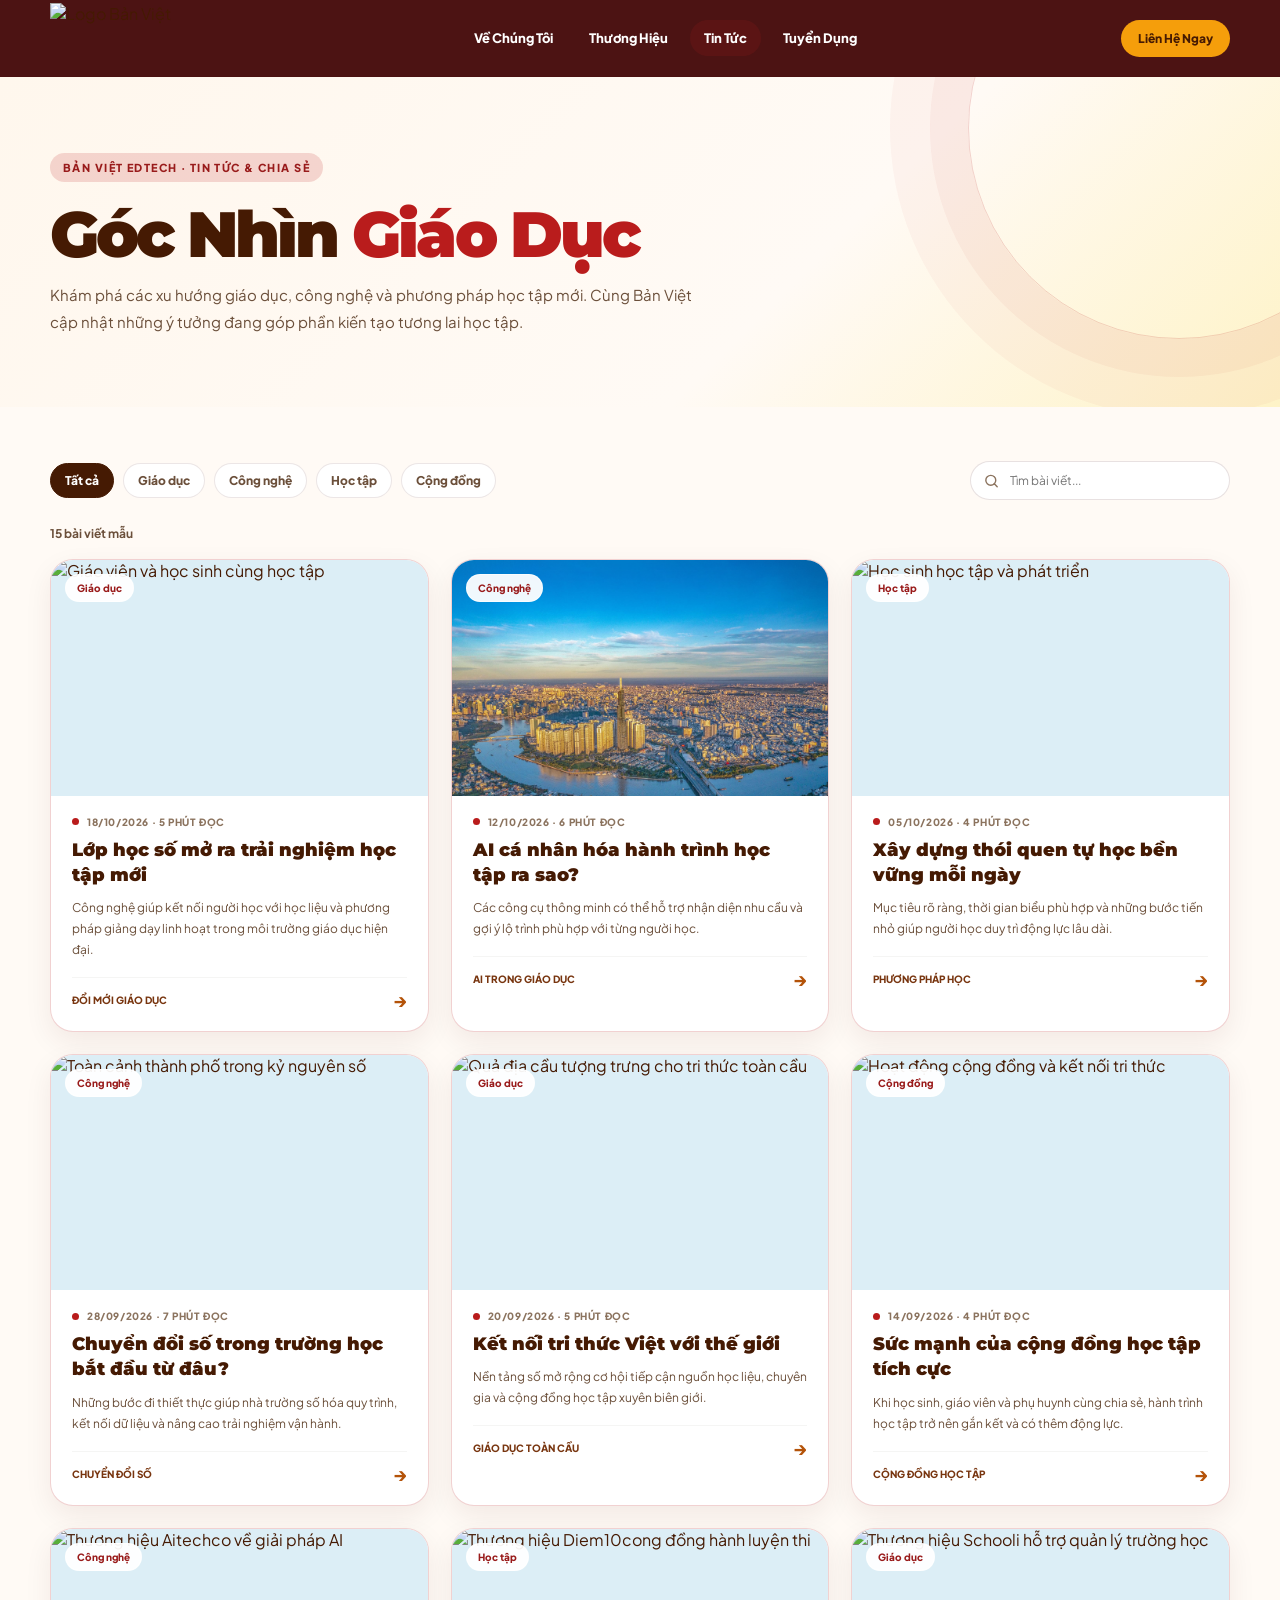
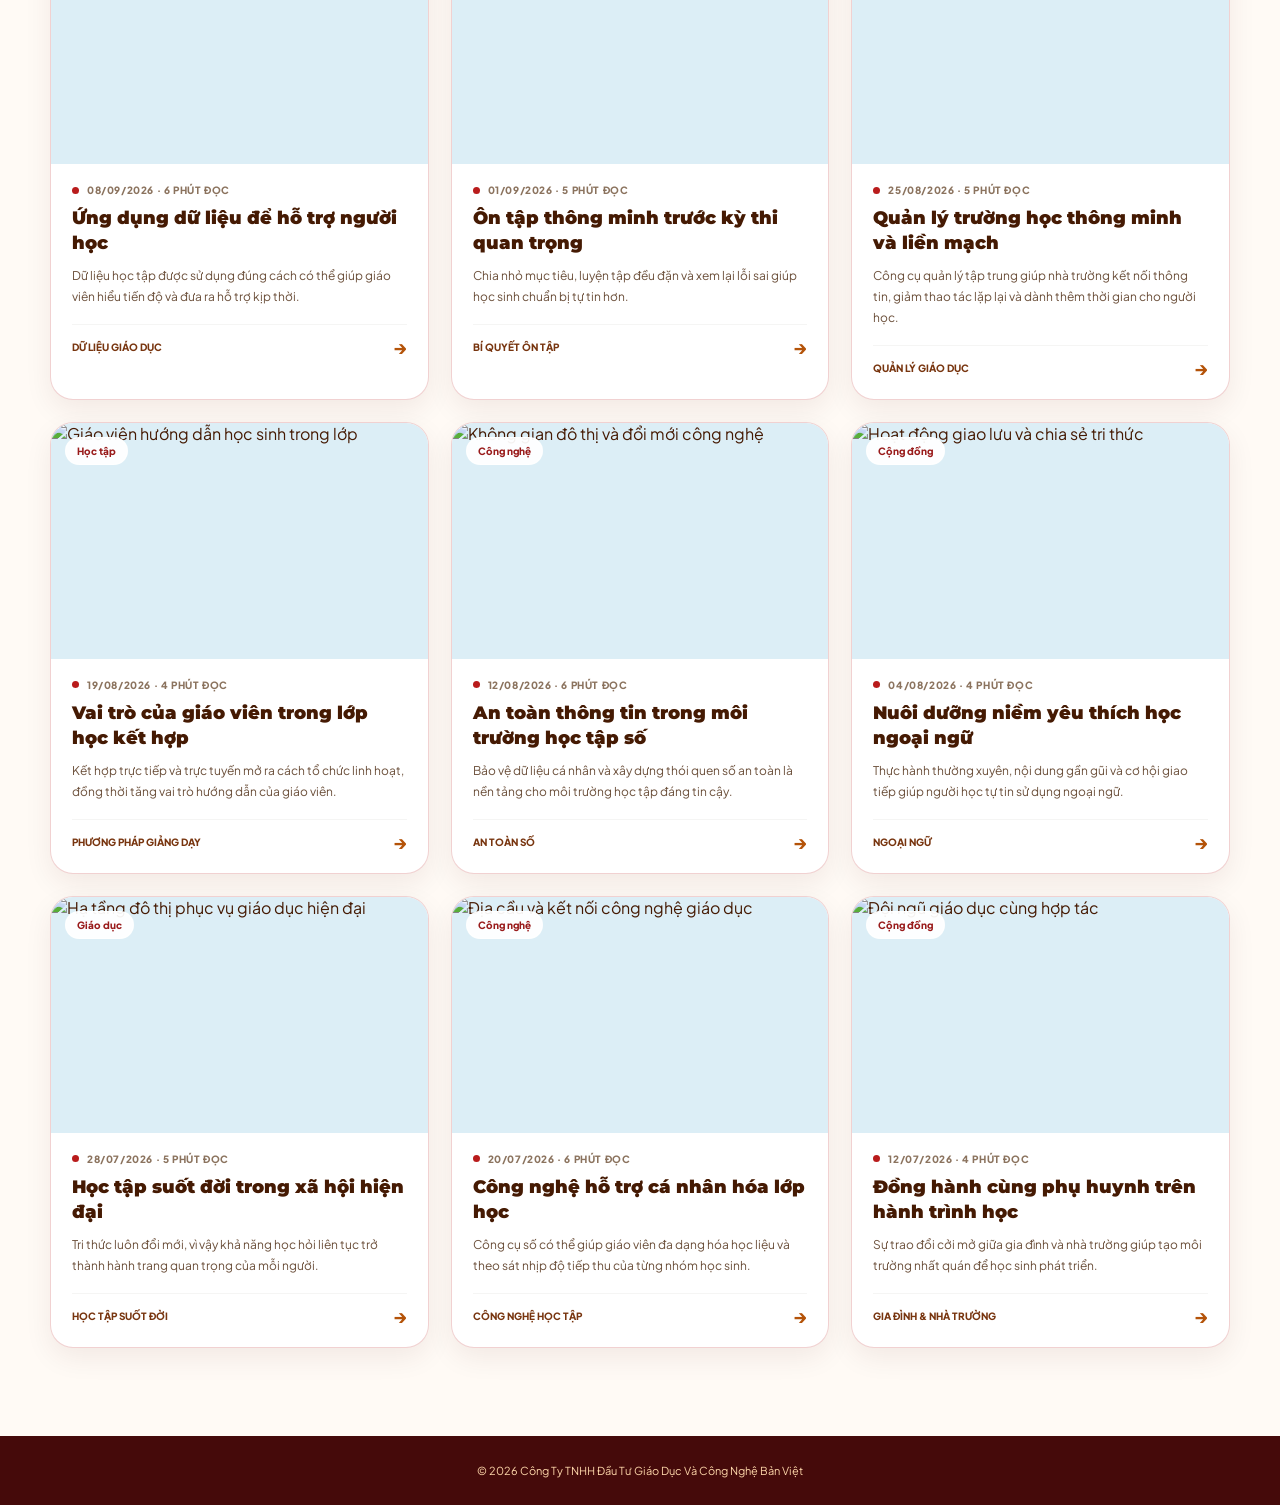
==== tin-tuc_v2.html @ 18ec1d07 "first commit" ====
<!DOCTYPE html>
<html lang="vi">
<head>
    <meta charset="UTF-8">
    <meta name="viewport" content="width=device-width, initial-scale=1.0">
    <meta name="theme-color" content="#fff7ed">
    <title>Tin Tức & Chia Sẻ | Bản Việt EdTech</title>
    <link rel="preconnect" href="https://fonts.googleapis.com">
    <link rel="preconnect" href="https://fonts.gstatic.com" crossorigin>
    <link href="https://fonts.googleapis.com/css2?family=Montserrat:wght@500;600;700;800;900&family=Plus+Jakarta+Sans:wght@400;500;600;700;800&display=swap" rel="stylesheet">
    <style>
        :root {
            font-family: "Plus Jakarta Sans", sans-serif;
            color: #451a03;
            background: #fffaf5;
            font-synthesis: none;
            text-rendering: optimizeLegibility;
        }

        * {
            box-sizing: border-box;
        }

        body {
            min-width: 320px;
            min-height: 100vh;
            margin: 0;
            background: #fffaf5;
        }

        a {
            color: inherit;
            text-decoration: none;
        }

        button,
        input {
            font: inherit;
        }

        .site-header {
            position: sticky;
            top: 0;
            z-index: 10;
            border-bottom: 1px solid rgba(69, 10, 10, 0.08);
            background: rgba(69, 10, 10, 0.96);
            backdrop-filter: blur(18px);
            transition: width 220ms ease, top 220ms ease, border-radius 220ms ease, background 220ms ease, box-shadow 220ms ease, border-color 220ms ease;
        }

        .site-header.is-scrolled,
        .site-header.is-open {
            width: min(1180px, calc(100% - 32px));
            margin-right: auto;
            margin-left: auto;
            border: 1px solid rgba(255, 255, 255, 0.14);
            border-radius: 20px;
            background: rgba(69, 10, 10, 0.96);
            box-shadow: 0 14px 38px rgba(69, 10, 10, 0.24);
            backdrop-filter: blur(18px);
        }

        .site-header.is-scrolled {
            top: 12px;
        }

        .site-header.is-scrolled .header-inner,
        .site-header.is-open .header-inner {
            width: calc(100% - 32px);
            min-height: 62px;
        }

        .header-inner,
        .content-width {
            width: min(1180px, calc(100% - 40px));
            margin: 0 auto;
        }

        .header-inner {
            min-height: 76px;
            display: flex;
            align-items: center;
            justify-content: space-between;
            gap: 24px;
        }

        .brand-logo img {
            display: block;
            width: 160px;
            height: 70px;
            object-fit: contain;
        }

        .site-header.is-scrolled .brand-logo,
        .site-header.is-open .brand-logo {
            padding: 4px 10px;
            border-radius: 13px;
            /* background: rgba(255, 255, 255, 0.94); */
        }

        .desktop-nav {
            display: flex;
            align-items: center;
            gap: 8px;
            font-size: 13px;
            font-weight: 800;
        }

        .desktop-nav a {
            padding: 10px 14px;
            border-radius: 999px;
            transition: background 160ms ease;
            color:#fff;
        }

        .desktop-nav a:hover,
        .desktop-nav a[aria-current="page"] {
            background: rgba(185, 28, 28, 0.14);
        }

        .site-header.is-scrolled .desktop-nav a,
        .site-header.is-open .desktop-nav a {
            color: #fff;
        }

        .site-header.is-scrolled .desktop-nav a:hover,
        .site-header.is-scrolled .desktop-nav a[aria-current="page"],
        .site-header.is-open .desktop-nav a:hover,
        .site-header.is-open .desktop-nav a[aria-current="page"] {
            background: rgba(245, 158, 11, 0.22);
            color: #fde68a;
        }

        .contact-link {
            padding: 11px 17px;
            border-radius: 999px;
            background: #f59e0b;
            font-size: 12px;
            font-weight: 900;
            white-space: nowrap;
            transition: transform 160ms ease, background 160ms ease;
        }

        .contact-link:hover {
            transform: translateY(-2px);
            background: #d97706;
        }

        .menu-toggle {
            display: none;
            width: 42px;
            height: 42px;
            border: 1px solid rgba(69, 10, 10, 0.12);
            border-radius: 13px;
            background: #fff;
            color: #451a03;
        }

        .menu-toggle svg {
            width: 22px;
            height: 22px;
            fill: none;
            stroke: currentColor;
            stroke-linecap: round;
            stroke-width: 2;
        }

        .site-header.is-scrolled .menu-toggle,
        .site-header.is-open .menu-toggle {
            border-color: rgba(255, 255, 255, 0.28);
            background: rgba(255, 255, 255, 0.08);
            color: #fff;
        }

        .mobile-menu {
            display: none;
            padding: 8px 20px 18px;
            border-top: 1px solid rgba(69, 10, 10, 0.08);
            background: #fff;
        }

        .mobile-menu.is-open {
            display: grid;
            gap: 5px;
        }

        .mobile-menu a {
            padding: 11px 12px;
            border-radius: 12px;
            font-size: 14px;
            font-weight: 700;
        }

        .mobile-menu a:hover {
            background: #fff7ed;
        }

        .page-hero {
            position: relative;
            isolation: isolate;
            overflow: hidden;
            padding: 76px 0 72px;
            background: linear-gradient(135deg, #fff7ed, #fffaf5 62%, #fef3c7);
        }

        .page-hero::after {
            position: absolute;
            top: -160px;
            right: -110px;
            z-index: -1;
            width: 420px;
            height: 420px;
            border: 1px solid rgba(185, 28, 28, 0.18);
            border-radius: 50%;
            box-shadow: 0 0 0 38px rgba(185, 28, 28, 0.045), 0 0 0 78px rgba(185, 28, 28, 0.035);
            content: "";
        }

        .eyebrow {
            display: inline-flex;
            align-items: center;
            gap: 8px;
            padding: 8px 13px;
            border-radius: 999px;
            background: rgba(185, 28, 28, 0.16);
            color: #991b1b;
            font-size: 11px;
            font-weight: 900;
            letter-spacing: 0.13em;
            text-transform: uppercase;
        }

        h1,
        h2,
        h3 {
            font-family: Montserrat, sans-serif;
        }

        .page-hero h1 {
            max-width: 760px;
            margin: 18px 0 12px;
            color: #451a03;
            font-size: clamp(38px, 6vw, 64px);
            font-weight: 900;
            letter-spacing: -0.05em;
            line-height: 1.08;
        }

        .page-hero h1 span {
            color: #b91c1c;
        }

        .page-hero p {
            max-width: 670px;
            margin: 0;
            color: #6b4f3a;
            font-size: 15px;
            line-height: 1.8;
        }

        .news-section {
            padding: 54px 0 88px;
        }

        .news-toolbar {
            display: flex;
            align-items: center;
            justify-content: space-between;
            gap: 18px;
            margin-bottom: 26px;
        }

        .filters {
            display: flex;
            flex-wrap: wrap;
            gap: 9px;
        }

        .filter-button {
            padding: 9px 14px;
            border: 1px solid rgba(69, 10, 10, 0.1);
            border-radius: 999px;
            background: #fff;
            color: #6b4f3a;
            font-size: 12px;
            font-weight: 800;
            cursor: pointer;
            transition: color 160ms ease, background 160ms ease, border-color 160ms ease;
        }

        .filter-button:hover,
        .filter-button.is-active {
            border-color: #451a03;
            background: #451a03;
            color: #fff;
        }

        .search {
            width: min(260px, 100%);
            position: relative;
            flex: 0 0 auto;
        }

        .search svg {
            position: absolute;
            top: 50%;
            left: 13px;
            width: 17px;
            height: 17px;
            fill: none;
            stroke: #8b735e;
            stroke-linecap: round;
            stroke-width: 2;
            transform: translateY(-50%);
            pointer-events: none;
        }

        .search input {
            width: 100%;
            padding: 11px 14px 11px 39px;
            border: 1px solid rgba(69, 10, 10, 0.12);
            border-radius: 999px;
            outline: none;
            background: #fff;
            color: #451a03;
            font-size: 12px;
        }

        .search input:focus {
            border-color: #b91c1c;
            box-shadow: 0 0 0 3px rgba(185, 28, 28, 0.15);
        }

        .result-count {
            margin: 0 0 18px;
            color: #6b4f3a;
            font-size: 12px;
            font-weight: 700;
        }

        .article-grid {
            display: grid;
            grid-template-columns: repeat(3, minmax(0, 1fr));
            gap: 22px;
        }

        .article-card {
            min-width: 0;
            overflow: hidden;
            border: 1px solid rgba(185, 28, 28, 0.2);
            border-radius: 23px;
            background: #fff;
            box-shadow: 0 10px 28px rgba(69, 10, 10, 0.07);
            transition: transform 220ms ease, box-shadow 220ms ease, border-color 220ms ease;
        }

        .article-card:hover {
            transform: translateY(-5px);
            border-color: rgba(185, 28, 28, 0.62);
            box-shadow: 0 20px 42px rgba(69, 10, 10, 0.13);
        }

        .article-card[hidden] {
            display: none;
        }

        .article-image {
            position: relative;
            aspect-ratio: 16 / 10;
            overflow: hidden;
            background: #dceef6;
        }

        .article-image img {
            width: 100%;
            height: 100%;
            display: block;
            object-fit: cover;
            transition: transform 400ms ease;
        }

        .article-card:hover .article-image img {
            transform: scale(1.045);
        }

        .article-category {
            position: absolute;
            top: 14px;
            left: 14px;
            padding: 7px 11px;
            border: 1px solid rgba(255, 255, 255, 0.65);
            border-radius: 999px;
            background: rgba(255, 255, 255, 0.94);
            color: #991b1b;
            font-size: 10px;
            font-weight: 900;
        }

        .article-content {
            padding: 20px 21px 22px;
        }

        .article-meta {
            display: flex;
            align-items: center;
            gap: 8px;
            margin-bottom: 10px;
            color: #8b735e;
            font-size: 10px;
            font-weight: 800;
            letter-spacing: 0.06em;
            text-transform: uppercase;
        }

        .article-meta::before {
            width: 7px;
            height: 7px;
            flex: 0 0 7px;
            border-radius: 50%;
            background: #b91c1c;
            content: "";
        }

        .article-card h2 {
            margin: 0 0 9px;
            color: #451a03;
            font-size: 18px;
            font-weight: 900;
            line-height: 1.4;
        }

        .article-card p {
            margin: 0;
            color: #6b4f3a;
            font-size: 12px;
            line-height: 1.75;
        }

        .article-footer {
            display: flex;
            align-items: center;
            justify-content: space-between;
            gap: 12px;
            margin-top: 17px;
            padding-top: 13px;
            border-top: 1px solid #f5f5f4;
            color: #78350f;
            font-size: 10px;
            font-weight: 800;
        }

        .article-arrow {
            color: #b45309;
            font-size: 18px;
            line-height: 1;
        }

        .empty-state {
            display: none;
            padding: 48px 20px;
            border: 1px dashed rgba(69, 10, 10, 0.2);
            border-radius: 20px;
            color: #6b4f3a;
            text-align: center;
        }

        .empty-state.is-visible {
            display: block;
        }

        .site-footer {
            padding: 28px 0;
            background: #450a0a;
            color: #fed7aa;
            text-align: center;
            font-size: 11px;
        }

        @media (max-width: 900px) {
            .article-grid {
                grid-template-columns: repeat(2, minmax(0, 1fr));
            }
        }

        @media (max-width: 680px) {
            .header-inner,
            .content-width {
                width: min(100% - 30px, 1180px);
            }

            .header-inner {
                min-height: 68px;
                gap: 10px;
            }

            .brand-logo img {
                width: 112px;
                height: 42px;
            }

            .desktop-nav {
                display: none;
            }

            .menu-toggle {
                display: grid;
                place-items: center;
            }

            .page-hero {
                padding: 54px 0 48px;
            }

            .page-hero p {
                font-size: 13px;
            }

            .news-section {
                padding: 34px 0 64px;
            }

            .news-toolbar {
                align-items: stretch;
                flex-direction: column;
            }

            .search {
                width: 100%;
            }

            .article-grid {
                grid-template-columns: 1fr;
                gap: 16px;
            }

            .article-card {
                display: grid;
                grid-template-columns: 38% 1fr;
                border-radius: 18px;
            }

            .article-image {
                min-height: 100%;
                aspect-ratio: auto;
            }

            .article-category {
                top: 9px;
                left: 9px;
                padding: 6px 8px;
                font-size: 9px;
            }

            .article-content {
                padding: 14px;
            }

            .article-card h2 {
                font-size: 14px;
            }

            .article-card p {
                display: -webkit-box;
                overflow: hidden;
                -webkit-box-orient: vertical;
                -webkit-line-clamp: 3;
            }

            .article-footer {
                margin-top: 11px;
                padding-top: 10px;
            }
        }

        @media (max-width: 420px) {
            .contact-link {
                padding: 10px 12px;
                font-size: 10px;
            }

            .article-card {
                grid-template-columns: 1fr;
            }

            .article-image {
                aspect-ratio: 16 / 9;
            }
        }
    </style>
</head>
<body>
    <header class="site-header">
        <div class="header-inner">
            <a class="brand-logo" href="index_v2.html" aria-label="Bản Việt - Trang chủ">
                <img src="banviet_tach_nen (1).png" alt="Logo Bản Việt">
            </a>
            <nav class="desktop-nav" aria-label="Điều hướng chính">
                <a href="ve-chung-toi_v2.html">Về Chúng Tôi</a>
                <a href="index_v2.html#brands">Thương Hiệu</a>
                <a href="tin-tuc_v2.html" aria-current="page">Tin Tức</a>
                <a href="tuyen-dung_v2.html">Tuyển Dụng</a>
            </nav>
            <a class="contact-link" href="index_v2.html#contact">Liên Hệ Ngay</a>
            <button class="menu-toggle" type="button" aria-label="Mở menu" aria-expanded="false" aria-controls="mobile-menu">
                <svg viewBox="0 0 24 24" aria-hidden="true"><path d="M4 6h16M4 12h16M4 18h16"></path></svg>
            </button>
        </div>
        <nav class="mobile-menu" id="mobile-menu" aria-label="Điều hướng mobile">
            <a href="ve-chung-toi_v2.html">Về Chúng Tôi</a>
            <a href="index_v2.html#brands">Thương Hiệu</a>
            <a href="tin-tuc_v2.html" aria-current="page">Tin Tức</a>
            <a href="tuyen-dung_v2.html">Tuyển Dụng</a>
        </nav>
    </header>

    <main>
        <section class="page-hero">
            <div class="content-width">
                <span class="eyebrow">Bản Việt EdTech · Tin tức & chia sẻ</span>
                <h1>Góc Nhìn <span>Giáo Dục</span></h1>
                <p>Khám phá các xu hướng giáo dục, công nghệ và phương pháp học tập mới. Cùng Bản Việt cập nhật những ý tưởng đang góp phần kiến tạo tương lai học tập.</p>
            </div>
        </section>

        <section class="news-section" aria-label="Danh sách tin tức">
            <div class="content-width">
                <div class="news-toolbar">
                    <div class="filters" role="group" aria-label="Lọc bài viết theo chủ đề">
                        <button class="filter-button is-active" type="button" data-filter="all" aria-pressed="true">Tất cả</button>
                        <button class="filter-button" type="button" data-filter="giao-duc" aria-pressed="false">Giáo dục</button>
                        <button class="filter-button" type="button" data-filter="cong-nghe" aria-pressed="false">Công nghệ</button>
                        <button class="filter-button" type="button" data-filter="hoc-tap" aria-pressed="false">Học tập</button>
                        <button class="filter-button" type="button" data-filter="cong-dong" aria-pressed="false">Cộng đồng</button>
                    </div>
                    <label class="search">
                        <svg viewBox="0 0 24 24" aria-hidden="true"><circle cx="11" cy="11" r="7"></circle><path d="m20 20-4-4"></path></svg>
                        <input type="search" data-search placeholder="Tìm bài viết..." aria-label="Tìm bài viết">
                    </label>
                </div>

                <p class="result-count" data-result-count aria-live="polite">15 bài viết mẫu</p>
                <div class="article-grid" data-article-grid>
                    <article class="article-card" data-category="giao-duc">
                        <div class="article-image"><img src="anh_doi_ngu.png" alt="Giáo viên và học sinh cùng học tập" loading="lazy"><span class="article-category">Giáo dục</span></div>
                        <div class="article-content"><div class="article-meta">18/10/2026 · 5 phút đọc</div><h2>Lớp học số mở ra trải nghiệm học tập mới</h2><p>Công nghệ giúp kết nối người học với học liệu và phương pháp giảng dạy linh hoạt trong môi trường giáo dục hiện đại.</p><div class="article-footer"><span>ĐỔI MỚI GIÁO DỤC</span><span class="article-arrow" aria-hidden="true">→</span></div></div>
                    </article>
                    <article class="article-card" data-category="cong-nghe">
                        <div class="article-image"><img src="background_2.png" alt="Thành phố hiện đại và công nghệ số" loading="lazy"><span class="article-category">Công nghệ</span></div>
                        <div class="article-content"><div class="article-meta">12/10/2026 · 6 phút đọc</div><h2>AI cá nhân hóa hành trình học tập ra sao?</h2><p>Các công cụ thông minh có thể hỗ trợ nhận diện nhu cầu và gợi ý lộ trình phù hợp với từng người học.</p><div class="article-footer"><span>AI TRONG GIÁO DỤC</span><span class="article-arrow" aria-hidden="true">→</span></div></div>
                    </article>
                    <article class="article-card" data-category="hoc-tap">
                        <div class="article-image"><img src="hinh-anh-khat-vong.webp" alt="Học sinh học tập và phát triển" loading="lazy"><span class="article-category">Học tập</span></div>
                        <div class="article-content"><div class="article-meta">05/10/2026 · 4 phút đọc</div><h2>Xây dựng thói quen tự học bền vững mỗi ngày</h2><p>Mục tiêu rõ ràng, thời gian biểu phù hợp và những bước tiến nhỏ giúp người học duy trì động lực lâu dài.</p><div class="article-footer"><span>PHƯƠNG PHÁP HỌC</span><span class="article-arrow" aria-hidden="true">→</span></div></div>
                    </article>
                    <article class="article-card" data-category="cong-nghe">
                        <div class="article-image"><img src="background-city.png" alt="Toàn cảnh thành phố trong kỷ nguyên số" loading="lazy"><span class="article-category">Công nghệ</span></div>
                        <div class="article-content"><div class="article-meta">28/09/2026 · 7 phút đọc</div><h2>Chuyển đổi số trong trường học bắt đầu từ đâu?</h2><p>Những bước đi thiết thực giúp nhà trường số hóa quy trình, kết nối dữ liệu và nâng cao trải nghiệm vận hành.</p><div class="article-footer"><span>CHUYỂN ĐỔI SỐ</span><span class="article-arrow" aria-hidden="true">→</span></div></div>
                    </article>
                    <article class="article-card" data-category="giao-duc">
                        <div class="article-image"><img src="anh-dia-cau.png" alt="Quả địa cầu tượng trưng cho tri thức toàn cầu" loading="lazy"><span class="article-category">Giáo dục</span></div>
                        <div class="article-content"><div class="article-meta">20/09/2026 · 5 phút đọc</div><h2>Kết nối tri thức Việt với thế giới</h2><p>Nền tảng số mở rộng cơ hội tiếp cận nguồn học liệu, chuyên gia và cộng đồng học tập xuyên biên giới.</p><div class="article-footer"><span>GIÁO DỤC TOÀN CẦU</span><span class="article-arrow" aria-hidden="true">→</span></div></div>
                    </article>
                    <article class="article-card" data-category="cong-dong">
                        <div class="article-image"><img src="hinh-anh-to-quoc.jpg" alt="Hoạt động cộng đồng và kết nối tri thức" loading="lazy"><span class="article-category">Cộng đồng</span></div>
                        <div class="article-content"><div class="article-meta">14/09/2026 · 4 phút đọc</div><h2>Sức mạnh của cộng đồng học tập tích cực</h2><p>Khi học sinh, giáo viên và phụ huynh cùng chia sẻ, hành trình học tập trở nên gắn kết và có thêm động lực.</p><div class="article-footer"><span>CỘNG ĐỒNG HỌC TẬP</span><span class="article-arrow" aria-hidden="true">→</span></div></div>
                    </article>
                    <article class="article-card" data-category="cong-nghe">
                        <div class="article-image"><img src="aitechco-logo.png" alt="Thương hiệu Aitechco về giải pháp AI" loading="lazy"><span class="article-category">Công nghệ</span></div>
                        <div class="article-content"><div class="article-meta">08/09/2026 · 6 phút đọc</div><h2>Ứng dụng dữ liệu để hỗ trợ người học</h2><p>Dữ liệu học tập được sử dụng đúng cách có thể giúp giáo viên hiểu tiến độ và đưa ra hỗ trợ kịp thời.</p><div class="article-footer"><span>DỮ LIỆU GIÁO DỤC</span><span class="article-arrow" aria-hidden="true">→</span></div></div>
                    </article>
                    <article class="article-card" data-category="hoc-tap">
                        <div class="article-image"><img src="diem10cong-logo.png" alt="Thương hiệu Diem10cong đồng hành luyện thi" loading="lazy"><span class="article-category">Học tập</span></div>
                        <div class="article-content"><div class="article-meta">01/09/2026 · 5 phút đọc</div><h2>Ôn tập thông minh trước kỳ thi quan trọng</h2><p>Chia nhỏ mục tiêu, luyện tập đều đặn và xem lại lỗi sai giúp học sinh chuẩn bị tự tin hơn.</p><div class="article-footer"><span>BÍ QUYẾT ÔN TẬP</span><span class="article-arrow" aria-hidden="true">→</span></div></div>
                    </article>
                    <article class="article-card" data-category="giao-duc">
                        <div class="article-image"><img src="schooli-logo.png" alt="Thương hiệu Schooli hỗ trợ quản lý trường học" loading="lazy"><span class="article-category">Giáo dục</span></div>
                        <div class="article-content"><div class="article-meta">25/08/2026 · 5 phút đọc</div><h2>Quản lý trường học thông minh và liền mạch</h2><p>Công cụ quản lý tập trung giúp nhà trường kết nối thông tin, giảm thao tác lặp lại và dành thêm thời gian cho người học.</p><div class="article-footer"><span>QUẢN LÝ GIÁO DỤC</span><span class="article-arrow" aria-hidden="true">→</span></div></div>
                    </article>
                    <article class="article-card" data-category="hoc-tap">
                        <div class="article-image"><img src="anh_doi_ngu.png" alt="Giáo viên hướng dẫn học sinh trong lớp" loading="lazy"><span class="article-category">Học tập</span></div>
                        <div class="article-content"><div class="article-meta">19/08/2026 · 4 phút đọc</div><h2>Vai trò của giáo viên trong lớp học kết hợp</h2><p>Kết hợp trực tiếp và trực tuyến mở ra cách tổ chức linh hoạt, đồng thời tăng vai trò hướng dẫn của giáo viên.</p><div class="article-footer"><span>PHƯƠNG PHÁP GIẢNG DẠY</span><span class="article-arrow" aria-hidden="true">→</span></div></div>
                    </article>
                    <article class="article-card" data-category="cong-nghe">
                        <div class="article-image"><img src="background_1.jpg" alt="Không gian đô thị và đổi mới công nghệ" loading="lazy"><span class="article-category">Công nghệ</span></div>
                        <div class="article-content"><div class="article-meta">12/08/2026 · 6 phút đọc</div><h2>An toàn thông tin trong môi trường học tập số</h2><p>Bảo vệ dữ liệu cá nhân và xây dựng thói quen số an toàn là nền tảng cho môi trường học tập đáng tin cậy.</p><div class="article-footer"><span>AN TOÀN SỐ</span><span class="article-arrow" aria-hidden="true">→</span></div></div>
                    </article>
                    <article class="article-card" data-category="cong-dong">
                        <div class="article-image"><img src="hinh-anh-to-quoc.jpg" alt="Hoạt động giao lưu và chia sẻ tri thức" loading="lazy"><span class="article-category">Cộng đồng</span></div>
                        <div class="article-content"><div class="article-meta">04/08/2026 · 4 phút đọc</div><h2>Nuôi dưỡng niềm yêu thích học ngoại ngữ</h2><p>Thực hành thường xuyên, nội dung gần gũi và cơ hội giao tiếp giúp người học tự tin sử dụng ngoại ngữ.</p><div class="article-footer"><span>NGOẠI NGỮ</span><span class="article-arrow" aria-hidden="true">→</span></div></div>
                    </article>
                    <article class="article-card" data-category="giao-duc">
                        <div class="article-image"><img src="background-city.png" alt="Hạ tầng đô thị phục vụ giáo dục hiện đại" loading="lazy"><span class="article-category">Giáo dục</span></div>
                        <div class="article-content"><div class="article-meta">28/07/2026 · 5 phút đọc</div><h2>Học tập suốt đời trong xã hội hiện đại</h2><p>Tri thức luôn đổi mới, vì vậy khả năng học hỏi liên tục trở thành hành trang quan trọng của mỗi người.</p><div class="article-footer"><span>HỌC TẬP SUỐT ĐỜI</span><span class="article-arrow" aria-hidden="true">→</span></div></div>
                    </article>
                    <article class="article-card" data-category="cong-nghe">
                        <div class="article-image"><img src="anh-dia-cau.png" alt="Địa cầu và kết nối công nghệ giáo dục" loading="lazy"><span class="article-category">Công nghệ</span></div>
                        <div class="article-content"><div class="article-meta">20/07/2026 · 6 phút đọc</div><h2>Công nghệ hỗ trợ cá nhân hóa lớp học</h2><p>Công cụ số có thể giúp giáo viên đa dạng hóa học liệu và theo sát nhịp độ tiếp thu của từng nhóm học sinh.</p><div class="article-footer"><span>CÔNG NGHỆ HỌC TẬP</span><span class="article-arrow" aria-hidden="true">→</span></div></div>
                    </article>
                    <article class="article-card" data-category="cong-dong">
                        <div class="article-image"><img src="anh_doi_ngu.png" alt="Đội ngũ giáo dục cùng hợp tác" loading="lazy"><span class="article-category">Cộng đồng</span></div>
                        <div class="article-content"><div class="article-meta">12/07/2026 · 4 phút đọc</div><h2>Đồng hành cùng phụ huynh trên hành trình học</h2><p>Sự trao đổi cởi mở giữa gia đình và nhà trường giúp tạo môi trường nhất quán để học sinh phát triển.</p><div class="article-footer"><span>GIA ĐÌNH & NHÀ TRƯỜNG</span><span class="article-arrow" aria-hidden="true">→</span></div></div>
                    </article>
                </div>
                <p class="empty-state" data-empty-state>Chưa tìm thấy bài viết phù hợp. Hãy thử từ khóa hoặc chủ đề khác.</p>
            </div>
        </section>
    </main>

    <footer class="site-footer">
        <div class="content-width">© 2026 Công Ty TNHH Đầu Tư Giáo Dục Và Công Nghệ Bản Việt</div>
    </footer>

    <script>
        const siteHeader = document.querySelector('.site-header');
        const menuButton = document.querySelector('.menu-toggle');
        const mobileMenu = document.querySelector('#mobile-menu');
        const syncHeaderState = () => {
            const isMenuOpen = mobileMenu.classList.contains('is-open');
            siteHeader.classList.toggle('is-scrolled', window.scrollY > 24);
            siteHeader.classList.toggle('is-open', isMenuOpen);
        };

        menuButton.addEventListener('click', () => {
            const isOpen = mobileMenu.classList.toggle('is-open');
            menuButton.setAttribute('aria-expanded', String(isOpen));
            menuButton.setAttribute('aria-label', isOpen ? 'Đóng menu' : 'Mở menu');
            syncHeaderState();
        });
        window.addEventListener('scroll', syncHeaderState, { passive: true });
        syncHeaderState();

        const filterButtons = Array.from(document.querySelectorAll('[data-filter]'));
        const searchInput = document.querySelector('[data-search]');
        const articleCards = Array.from(document.querySelectorAll('.article-card'));
        const resultCount = document.querySelector('[data-result-count]');
        const emptyState = document.querySelector('[data-empty-state]');
        let activeCategory = 'all';

        const updateArticles = () => {
            const searchTerm = searchInput.value.trim().toLocaleLowerCase('vi');
            let visibleCount = 0;

            articleCards.forEach((card) => {
                const matchesCategory = activeCategory === 'all' || card.dataset.category === activeCategory;
                const matchesSearch = card.textContent.toLocaleLowerCase('vi').includes(searchTerm);
                const isVisible = matchesCategory && matchesSearch;
                card.hidden = !isVisible;
                if (isVisible) visibleCount += 1;
            });

            resultCount.textContent = `${visibleCount} bài viết${activeCategory === 'all' && searchTerm === '' ? ' mẫu' : ''}`;
            emptyState.classList.toggle('is-visible', visibleCount === 0);
        };

        filterButtons.forEach((button) => {
            button.addEventListener('click', () => {
                activeCategory = button.dataset.filter;
                filterButtons.forEach((filter) => {
                    const isActive = filter === button;
                    filter.classList.toggle('is-active', isActive);
                    filter.setAttribute('aria-pressed', String(isActive));
                });
                updateArticles();
            });
        });
        searchInput.addEventListener('input', updateArticles);
    </script>
</body>
</html>
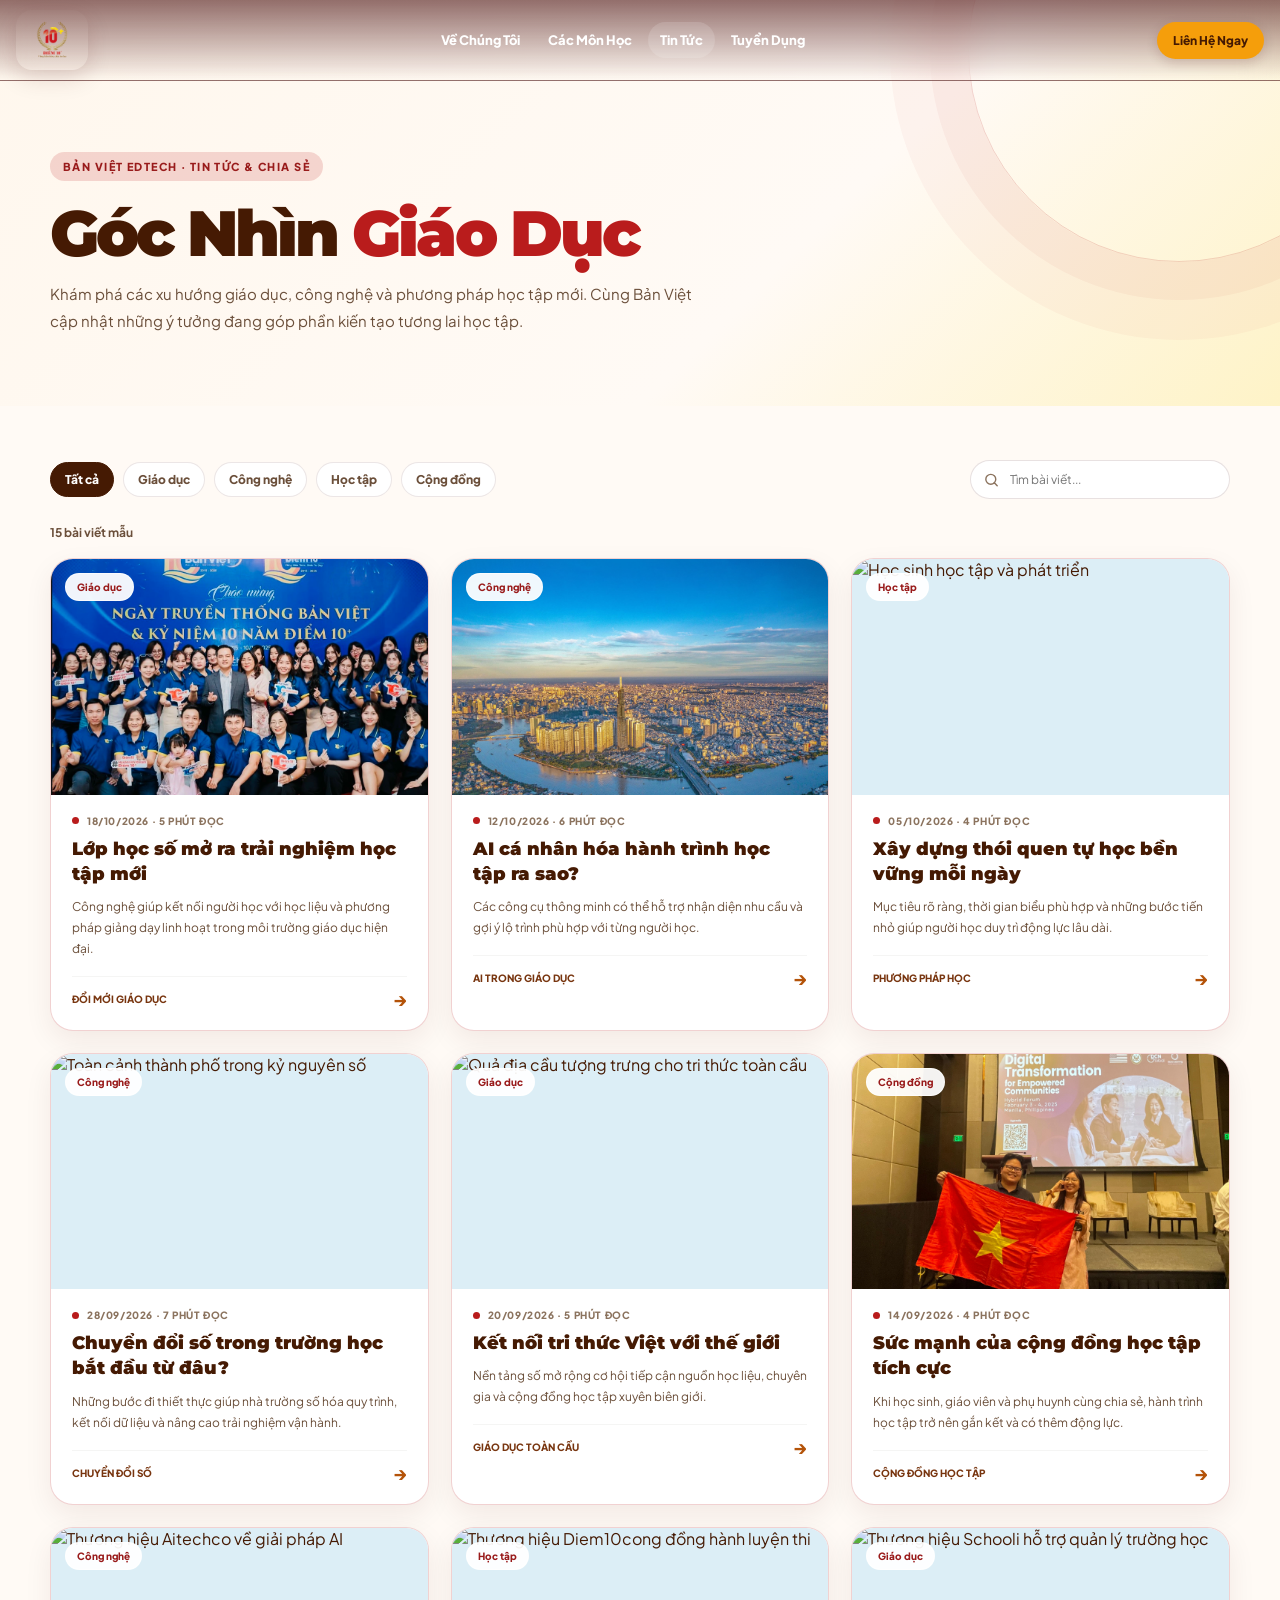
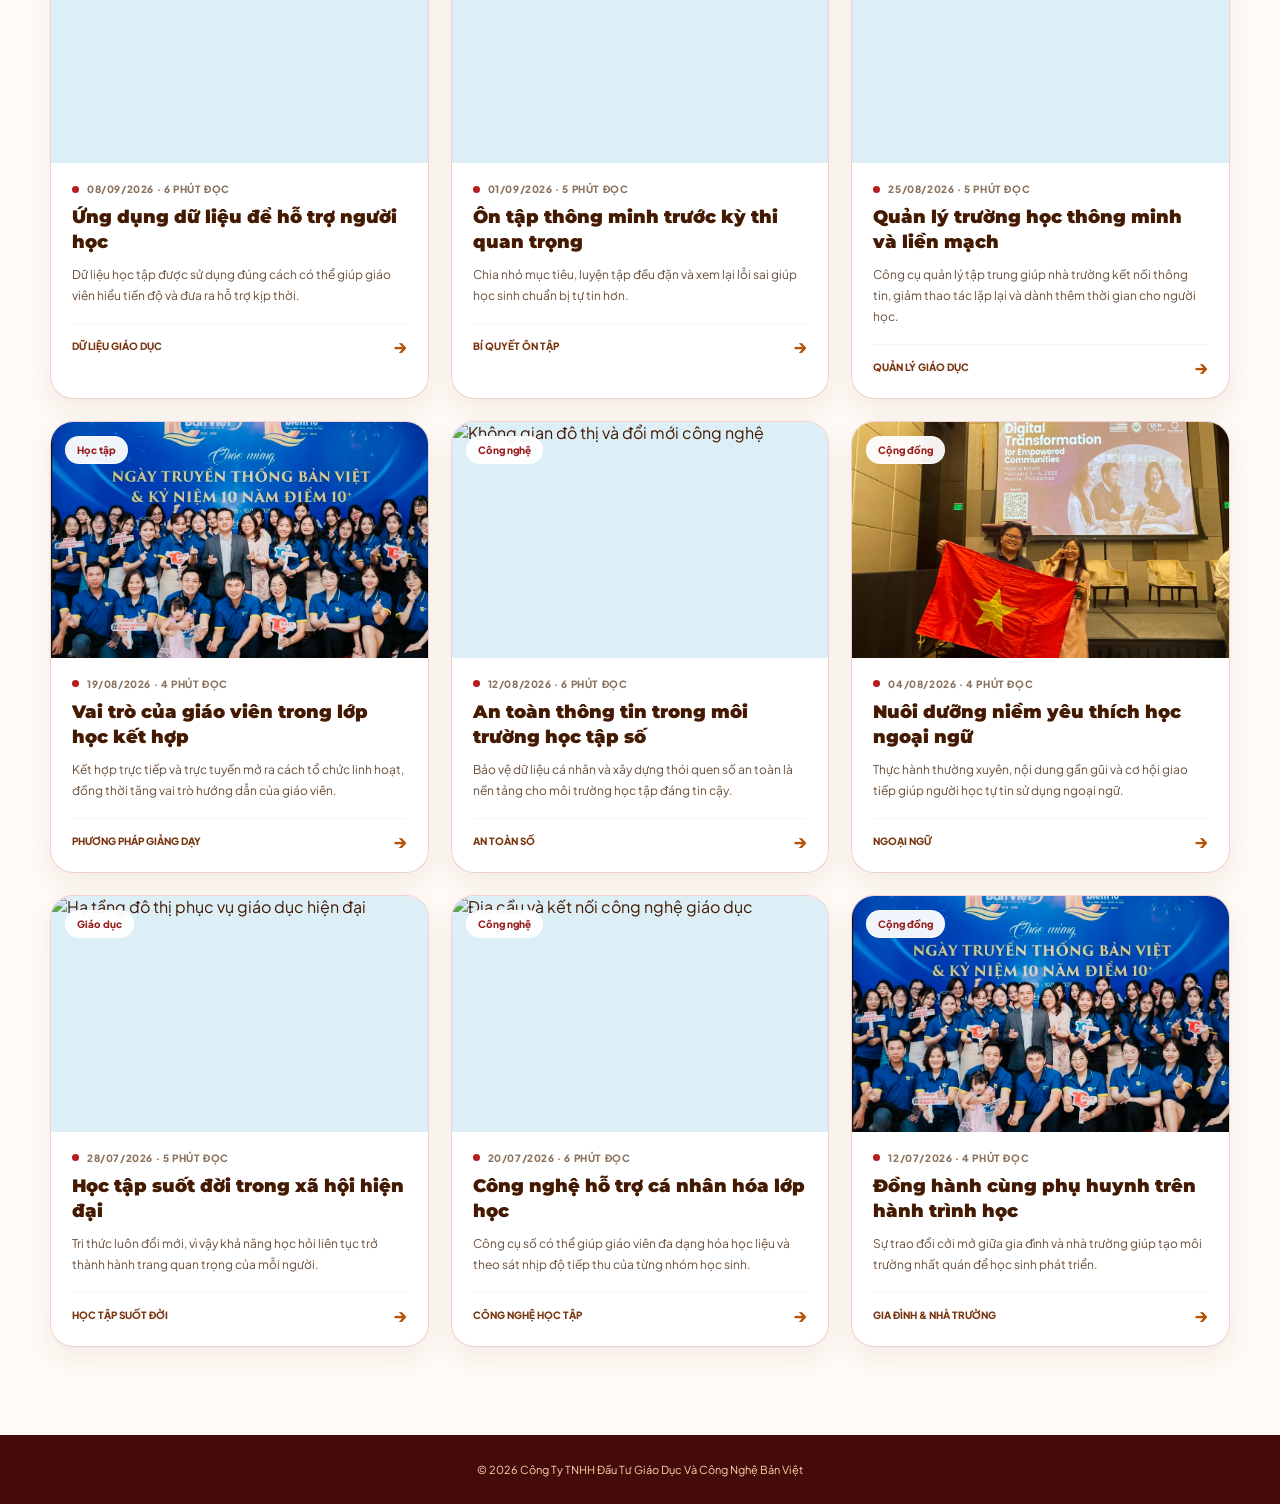
==== commit d1303e6f: "change header" ====
--- a/tin-tuc_v2.html
+++ b/tin-tuc_v2.html
@@ -586,28 +586,45 @@
                 aspect-ratio: 16 / 9;
             }
         }
+        .page-hero {
+            padding-top: 152px;
+        }
+
+        @media (max-width: 680px) {
+            .page-hero {
+                padding-top: 122px;
+            }
+        }
+
     </style>
+    <link rel="stylesheet" href="header.css">
 </head>
 <body>
-    <header class="site-header">
-        <div class="header-inner">
-            <a class="brand-logo" href="index_v2.html" aria-label="Bản Việt - Trang chủ">
-                <img src="banviet_tach_nen (1).png" alt="Logo Bản Việt">
+    <header id="site-header" class="site-header">
+        <div class="index-header-inner">
+            <a href="index.html" class="header-logo" aria-label="Bản Việt - Trang chủ">
+                <img src="images_v2/logo.png" alt="Logo Công Ty TNHH Đầu Tư Giáo Dục Và Công Nghệ Bản Việt">
             </a>
-            <nav class="desktop-nav" aria-label="Điều hướng chính">
-                <a href="ve-chung-toi_v2.html">Về Chúng Tôi</a>
-                <a href="index_v2.html#brands">Thương Hiệu</a>
-                <a href="tin-tuc_v2.html" aria-current="page">Tin Tức</a>
-                <a href="tuyen-dung_v2.html">Tuyển Dụng</a>
+            <nav class="index-header-nav" aria-label="Điều hướng chính">
+                <a href="ve-chung-toi_v2.html" class="header-link">Về Chúng Tôi</a>
+                <a href="index.html#brands" class="header-link">Các Môn Học</a>
+                <a href="tin-tuc_v2.html" class="header-link" aria-current="page">Tin Tức</a>
+                <a href="tuyen-dung_v2.html" class="header-link">Tuyển Dụng</a>
             </nav>
-            <a class="contact-link" href="index_v2.html#contact">Liên Hệ Ngay</a>
-            <button class="menu-toggle" type="button" aria-label="Mở menu" aria-expanded="false" aria-controls="mobile-menu">
+            <a class="index-header-contact" href="index.html#contact">Liên Hệ Ngay</a>
+            <button id="mobile-menu-btn" class="header-menu" type="button" aria-label="Mở menu" aria-expanded="false" aria-controls="mobile-menu">
                 <svg viewBox="0 0 24 24" aria-hidden="true"><path d="M4 6h16M4 12h16M4 18h16"></path></svg>
             </button>
         </div>
-        <nav class="mobile-menu" id="mobile-menu" aria-label="Điều hướng mobile">
+        <nav id="mobile-menu" class="header-mobile-panel" aria-label="Điều hướng mobile">
             <a href="ve-chung-toi_v2.html">Về Chúng Tôi</a>
-            <a href="index_v2.html#brands">Thương Hiệu</a>
+            <div class="header-mobile-courses">
+                <span>Các môn học</span>
+                <a href="index.html#brand-math">Toán</a>
+                <a href="index.html#brand-physics">Vật lý</a>
+                <a href="index.html#brand-chemistry">Hóa học</a>
+                <a href="index.html#brand-literature">Ngữ văn</a>
+            </div>
             <a href="tin-tuc_v2.html" aria-current="page">Tin Tức</a>
             <a href="tuyen-dung_v2.html">Tuyển Dụng</a>
         </nav>
@@ -711,8 +728,8 @@
     </footer>
 
     <script>
-        const siteHeader = document.querySelector('.site-header');
-        const menuButton = document.querySelector('.menu-toggle');
+        const siteHeader = document.getElementById('site-header');
+        const menuButton = document.getElementById('mobile-menu-btn');
         const mobileMenu = document.querySelector('#mobile-menu');
         const syncHeaderState = () => {
             const isMenuOpen = mobileMenu.classList.contains('is-open');
@@ -725,6 +742,14 @@
             menuButton.setAttribute('aria-expanded', String(isOpen));
             menuButton.setAttribute('aria-label', isOpen ? 'Đóng menu' : 'Mở menu');
             syncHeaderState();
+        });
+        mobileMenu.querySelectorAll('a').forEach((link) => {
+            link.addEventListener('click', () => {
+                mobileMenu.classList.remove('is-open');
+                menuButton.setAttribute('aria-expanded', 'false');
+                menuButton.setAttribute('aria-label', 'Mở menu');
+                syncHeaderState();
+            });
         });
         window.addEventListener('scroll', syncHeaderState, { passive: true });
         syncHeaderState();
--- a/header.css
+++ b/header.css
@@ -0,0 +1,223 @@
+.site-header {
+    position: fixed;
+    top: 0;
+    left: 0;
+    right: 0;
+    z-index: 50;
+    border-bottom: 1px solid transparent;
+    background: linear-gradient(180deg, rgba(69, 10, 10, 0.58), rgba(69, 10, 10, 0));
+    transition: width 350ms ease, top 350ms ease, left 350ms ease, right 350ms ease, transform 350ms ease, border-radius 350ms ease, background 350ms ease, border-color 350ms ease, box-shadow 350ms ease, backdrop-filter 350ms ease;
+}
+
+.site-header.is-scrolled,
+.site-header.is-open {
+    top: 12px;
+    left: 50%;
+    right: auto;
+    width: min(1180px, calc(100% - 32px));
+    transform: translateX(-50%);
+    border: 1px solid rgba(255, 255, 255, 0.14);
+    border-radius: 20px;
+    background: rgba(69, 10, 10, 0.96);
+    backdrop-filter: blur(18px);
+    -webkit-backdrop-filter: blur(18px);
+    box-shadow: 0 14px 38px rgba(69, 10, 10, 0.28);
+}
+
+.index-header-inner {
+    width: min(1280px, 100%);
+    height: 80px;
+    margin: 0 auto;
+    padding: 0 16px;
+    display: flex;
+    align-items: center;
+    justify-content: space-between;
+    gap: 16px;
+}
+
+.site-header.is-scrolled .index-header-inner,
+.site-header.is-open .index-header-inner {
+    width: calc(100% - 32px);
+    height: 64px;
+    padding: 0;
+}
+
+.header-logo {
+    display: flex;
+    flex: 0 0 auto;
+    align-items: center;
+    padding: 6px 12px;
+    border-radius: 16px;
+    box-shadow: 0 8px 24px rgba(69, 10, 10, 0.14);
+    transition: background 350ms ease, box-shadow 350ms ease, padding 350ms ease;
+}
+
+.header-logo img {
+    display: block;
+    width: auto;
+    height: 48px;
+    object-fit: contain;
+    transition: transform 300ms ease;
+}
+
+.header-logo:hover img {
+    transform: scale(1.05);
+}
+
+.site-header.is-scrolled .header-logo,
+.site-header.is-open .header-logo {
+    padding: 4px 0;
+    background: transparent;
+    box-shadow: none;
+}
+
+.index-header-nav {
+    display: flex;
+    align-items: center;
+    gap: 4px;
+}
+
+.header-link {
+    padding: 10px 12px;
+    border-radius: 999px;
+    color: #fff;
+    font-size: 13px;
+    font-weight: 800;
+    white-space: nowrap;
+    transition: background 160ms ease, color 160ms ease;
+}
+
+.header-link:hover,
+.header-link[aria-current="page"] {
+    background: rgba(255, 255, 255, 0.14);
+}
+
+.site-header.is-scrolled .header-link:hover,
+.site-header.is-scrolled .header-link[aria-current="page"],
+.site-header.is-open .header-link:hover,
+.site-header.is-open .header-link[aria-current="page"] {
+    background: rgba(245, 158, 11, 0.22);
+    color: #fde68a;
+}
+
+.index-header-contact {
+    flex: 0 0 auto;
+    padding: 11px 16px;
+    border-radius: 999px;
+    background: #f59e0b;
+    color: #451a03;
+    font-size: 12px;
+    font-weight: 900;
+    white-space: nowrap;
+    box-shadow: 0 4px 12px rgba(69, 10, 10, 0.16);
+    transition: transform 160ms ease, background 160ms ease;
+}
+
+.index-header-contact:hover {
+    transform: translateY(-2px);
+    background: #f59e0b;
+}
+
+.header-menu {
+    display: none;
+    width: 42px;
+    height: 42px;
+    align-items: center;
+    justify-content: center;
+    padding: 8px;
+    border: 0;
+    border-radius: 999px;
+    background: transparent;
+    color: #fff;
+    cursor: pointer;
+    transition: background 160ms ease;
+}
+
+.header-menu:hover {
+    background: rgba(255, 255, 255, 0.15);
+}
+
+.header-menu svg {
+    width: 28px;
+    height: 28px;
+    fill: none;
+    stroke: currentColor;
+    stroke-linecap: round;
+    stroke-width: 2;
+}
+
+.header-mobile-panel {
+    display: none;
+    padding: 8px 16px 20px;
+    border-top: 1px solid rgba(255, 255, 255, 0.2);
+    background: rgba(255, 255, 255, 0.92);
+    color: #451a03;
+    backdrop-filter: blur(18px);
+    -webkit-backdrop-filter: blur(18px);
+}
+
+.header-mobile-panel.is-open {
+    display: grid;
+    gap: 4px;
+}
+
+.header-mobile-panel > a,
+.header-mobile-courses a {
+    padding: 9px 12px;
+    border-radius: 10px;
+    color: #451a03;
+    font-size: 14px;
+    font-weight: 700;
+}
+
+.header-mobile-panel a:hover,
+.header-mobile-panel a[aria-current="page"] {
+    background: rgba(175, 19, 19, 0.1);
+}
+
+.header-mobile-courses {
+    display: grid;
+    gap: 2px;
+    margin: 4px 0;
+    padding-left: 10px;
+    border-left: 2px solid rgba(175, 19, 19, 0.3);
+}
+
+.header-mobile-courses span {
+    padding: 4px 12px;
+    color: #9ca3af;
+    font-size: 11px;
+    font-weight: 900;
+    text-transform: uppercase;
+}
+
+@media (max-width: 900px) {
+    .index-header-nav {
+        display: none;
+    }
+
+    .header-menu {
+        display: inline-flex;
+    }
+}
+
+@media (max-width: 480px) {
+    .index-header-inner {
+        gap: 8px;
+        padding: 0 12px;
+    }
+
+    .header-logo {
+        padding: 4px 6px;
+    }
+
+    .header-logo img {
+        height: 40px;
+        max-width: 112px;
+    }
+
+    .index-header-contact {
+        padding: 9px 11px;
+        font-size: 11px;
+    }
+}
